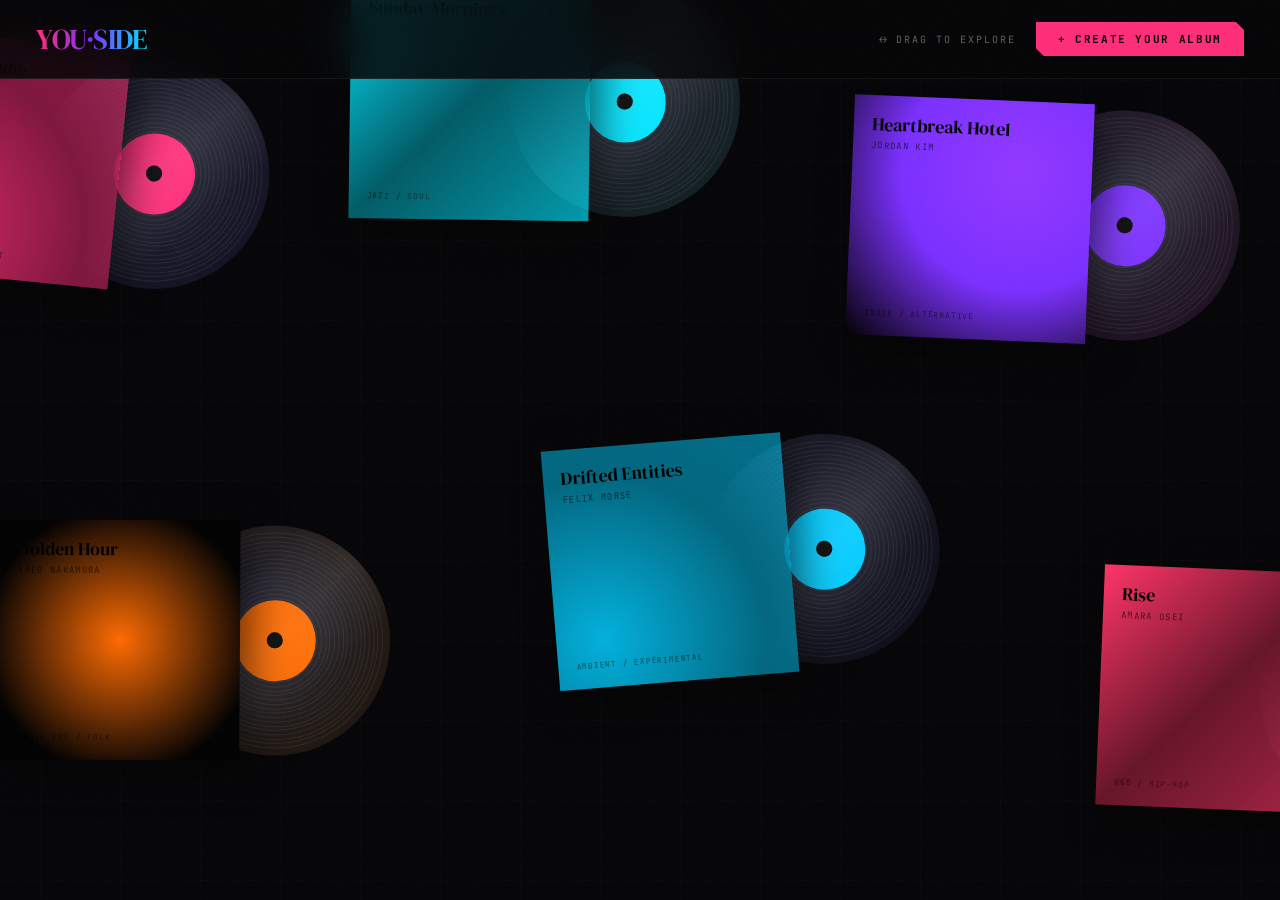
==== index.html @ 44d036dc "Create index.html" ====
<!DOCTYPE html>
<html lang="en">
<head>
<meta charset="UTF-8">
<meta name="viewport" content="width=device-width, initial-scale=1.0">
<title>YOU-SIDE — Musical Identity</title>
<style>
  @import url('https://fonts.googleapis.com/css2?family=Space+Grotesk:wght@300;400;500;600;700&family=DM+Serif+Display:ital@0;1&family=JetBrains+Mono:wght@300;400;700&display=swap');

  :root {
    --bg: #050507;
    --text: #f0ece4;
    --text-dim: rgba(240,236,228,0.4);
    --accent1: #ff2d78;
    --accent2: #7b2fff;
    --accent3: #00e5ff;
    --accent4: #ffcc00;
    --grain: url("data:image/svg+xml,%3Csvg xmlns='http://www.w3.org/2000/svg' width='300' height='300'%3E%3Cfilter id='noise'%3E%3CfeTurbulence type='fractalNoise' baseFrequency='0.85' numOctaves='4' stitchTiles='stitch'/%3E%3CfeColorMatrix type='saturate' values='0'/%3E%3C/filter%3E%3Crect width='300' height='300' filter='url(%23noise)' opacity='0.08'/%3E%3C/svg%3E");
  }

  * { margin: 0; padding: 0; box-sizing: border-box; }

  body {
    font-family: 'Space Grotesk', sans-serif;
    background: var(--bg);
    color: var(--text);
    overflow: hidden;
    width: 100vw;
    height: 100vh;
    cursor: crosshair;
    user-select: none;
  }

  /* GRAIN OVERLAY */
  body::after {
    content: '';
    position: fixed;
    inset: 0;
    background-image: var(--grain);
    pointer-events: none;
    z-index: 9999;
    opacity: 0.4;
  }

  /* HEADER */
  #header {
    position: fixed;
    top: 0; left: 0; right: 0;
    z-index: 100;
    padding: 20px 36px;
    display: flex;
    align-items: center;
    justify-content: space-between;
    border-bottom: 1px solid rgba(255,255,255,0.06);
    background: rgba(5,5,7,0.85);
    backdrop-filter: blur(20px);
  }

  .logo {
    font-family: 'DM Serif Display', serif;
    font-size: 28px;
    letter-spacing: -0.5px;
    background: linear-gradient(90deg, var(--accent1), var(--accent2), var(--accent3));
    -webkit-background-clip: text;
    -webkit-text-fill-color: transparent;
  }

  .header-right {
    display: flex;
    align-items: center;
    gap: 20px;
  }

  .nav-hint {
    font-family: 'JetBrains Mono', monospace;
    font-size: 10px;
    letter-spacing: 0.2em;
    color: var(--text-dim);
    text-transform: uppercase;
  }

  #add-btn {
    font-family: 'JetBrains Mono', monospace;
    font-size: 11px;
    letter-spacing: 0.15em;
    text-transform: uppercase;
    background: var(--accent1);
    color: #000;
    border: none;
    padding: 10px 22px;
    cursor: pointer;
    transition: all 0.2s;
    font-weight: 700;
    clip-path: polygon(0 0, calc(100% - 8px) 0, 100% 8px, 100% 100%, 8px 100%, 0 calc(100% - 8px));
  }
  #add-btn:hover { background: var(--text); transform: translateY(-1px); }

  /* CANVAS */
  #canvas-wrapper {
    position: fixed;
    inset: 0;
    overflow: hidden;
    cursor: grab;
  }
  #canvas-wrapper.dragging { cursor: grabbing; }

  #canvas {
    position: absolute;
    width: 4500px;
    height: 3500px;
    top: 0; left: 0;
    will-change: transform;
    transition: transform 0.05s linear;
  }

  /* Background grid pattern */
  #canvas::before {
    content: '';
    position: absolute;
    inset: 0;
    background-image: 
      linear-gradient(rgba(255,255,255,0.015) 1px, transparent 1px),
      linear-gradient(90deg, rgba(255,255,255,0.015) 1px, transparent 1px);
    background-size: 80px 80px;
  }

  /* VINYL ITEM */
  .vinyl-item {
    position: absolute;
    width: 280px;
    cursor: pointer;
    transition: transform 0.3s cubic-bezier(0.34,1.56,0.64,1), filter 0.3s;
    transform-origin: center center;
  }
  .vinyl-item:hover { z-index: 50 !important; filter: drop-shadow(0 0 30px rgba(255,45,120,0.4)); }
  .vinyl-item:hover .vinyl-record { transform: translateX(60px) rotate(12deg); }
  .vinyl-item:hover .album-cover { transform: translateX(-8px) translateY(-4px); box-shadow: 20px 20px 60px rgba(0,0,0,0.8); }

  .album-cover {
    width: 240px;
    height: 240px;
    position: relative;
    z-index: 2;
    transition: all 0.4s cubic-bezier(0.34,1.56,0.64,1);
    box-shadow: 10px 10px 40px rgba(0,0,0,0.6);
  }

  .cover-inner {
    width: 100%;
    height: 100%;
    display: flex;
    flex-direction: column;
    justify-content: space-between;
    padding: 18px;
    overflow: hidden;
    position: relative;
  }

  .cover-title {
    font-family: 'DM Serif Display', serif;
    font-size: 18px;
    line-height: 1.2;
    color: #000;
    position: relative;
    z-index: 1;
  }

  .cover-creator {
    font-family: 'JetBrains Mono', monospace;
    font-size: 9px;
    letter-spacing: 0.15em;
    text-transform: uppercase;
    color: rgba(0,0,0,0.6);
    position: relative;
    z-index: 1;
  }

  .cover-genre {
    font-family: 'JetBrains Mono', monospace;
    font-size: 8px;
    letter-spacing: 0.1em;
    text-transform: uppercase;
    color: rgba(0,0,0,0.5);
    position: relative;
    z-index: 1;
  }

  .cover-decoration {
    position: absolute;
    inset: 0;
    pointer-events: none;
  }

  /* Vinyl record behind */
  .vinyl-record {
    position: absolute;
    width: 230px;
    height: 230px;
    border-radius: 50%;
    top: 5px;
    left: 160px;
    z-index: 1;
    transition: all 0.4s cubic-bezier(0.34,1.56,0.64,1);
    overflow: hidden;
  }

  .vinyl-grooves {
    width: 100%;
    height: 100%;
    border-radius: 50%;
    position: relative;
  }

  .groove-ring {
    position: absolute;
    border-radius: 50%;
    border: 0.5px solid rgba(255,255,255,0.07);
    top: 50%; left: 50%;
    transform: translate(-50%, -50%);
  }

  .vinyl-label {
    position: absolute;
    top: 50%; left: 50%;
    transform: translate(-50%, -50%);
    width: 35%;
    height: 35%;
    border-radius: 50%;
    display: flex;
    align-items: center;
    justify-content: center;
  }

  .vinyl-hole {
    width: 20%;
    height: 20%;
    border-radius: 50%;
    background: #000;
    box-shadow: inset 0 0 8px rgba(0,0,0,0.9);
  }

  .vinyl-shine {
    position: absolute;
    inset: 0;
    border-radius: 50%;
    background: linear-gradient(135deg, transparent 30%, rgba(255,255,255,0.08) 50%, transparent 70%);
    pointer-events: none;
  }

  /* MODAL OVERLAY */
  #modal-overlay {
    position: fixed;
    inset: 0;
    background: rgba(0,0,0,0.95);
    z-index: 200;
    display: none;
    align-items: center;
    justify-content: center;
    backdrop-filter: blur(20px);
  }
  #modal-overlay.open { display: flex; }

  #modal {
    position: relative;
    width: 90vw;
    max-width: 900px;
    max-height: 90vh;
    overflow-y: auto;
    background: #0c0c10;
    border: 1px solid rgba(255,255,255,0.08);
    padding: 0;
    animation: modalIn 0.4s cubic-bezier(0.34,1.56,0.64,1) forwards;
    scrollbar-width: thin;
    scrollbar-color: rgba(255,255,255,0.1) transparent;
  }

  @keyframes modalIn {
    from { opacity: 0; transform: scale(0.92) translateY(20px); }
    to { opacity: 1; transform: scale(1) translateY(0); }
  }

  .modal-close {
    position: absolute;
    top: 20px; right: 20px;
    background: none;
    border: 1px solid rgba(255,255,255,0.15);
    color: var(--text-dim);
    cursor: pointer;
    width: 36px; height: 36px;
    display: flex; align-items: center; justify-content: center;
    font-size: 18px;
    transition: all 0.2s;
    z-index: 10;
  }
  .modal-close:hover { border-color: var(--accent1); color: var(--accent1); }

  .modal-hero {
    display: flex;
    gap: 0;
    min-height: 320px;
    position: relative;
    overflow: hidden;
  }

  .modal-vinyl-section {
    width: 300px;
    min-width: 300px;
    display: flex;
    align-items: center;
    justify-content: center;
    padding: 40px;
    position: relative;
  }

  .modal-vinyl {
    width: 200px;
    height: 200px;
    border-radius: 50%;
    position: relative;
    animation: spin 12s linear infinite;
  }

  @keyframes spin { from { transform: rotate(0deg); } to { transform: rotate(360deg); } }

  .modal-vinyl-grooves {
    width: 100%;
    height: 100%;
    border-radius: 50%;
    position: relative;
  }

  .modal-vinyl-label {
    position: absolute;
    top: 50%; left: 50%;
    transform: translate(-50%, -50%);
    width: 38%;
    height: 38%;
    border-radius: 50%;
    display: flex;
    align-items: center;
    justify-content: center;
  }

  .modal-vinyl-hole {
    width: 18%;
    height: 18%;
    border-radius: 50%;
    background: #0c0c10;
  }

  .modal-info {
    flex: 1;
    padding: 40px 40px 40px 20px;
    display: flex;
    flex-direction: column;
    justify-content: center;
  }

  .modal-tag {
    font-family: 'JetBrains Mono', monospace;
    font-size: 9px;
    letter-spacing: 0.3em;
    text-transform: uppercase;
    color: var(--text-dim);
    margin-bottom: 12px;
  }

  .modal-title {
    font-family: 'DM Serif Display', serif;
    font-size: 42px;
    line-height: 1.1;
    margin-bottom: 8px;
  }

  .modal-creator {
    font-family: 'JetBrains Mono', monospace;
    font-size: 11px;
    letter-spacing: 0.2em;
    text-transform: uppercase;
    color: var(--text-dim);
    margin-bottom: 20px;
  }

  .modal-genre-pill {
    display: inline-block;
    padding: 4px 12px;
    font-family: 'JetBrains Mono', monospace;
    font-size: 9px;
    letter-spacing: 0.15em;
    text-transform: uppercase;
    border: 1px solid rgba(255,255,255,0.15);
    margin-bottom: 20px;
  }

  .modal-note {
    font-size: 14px;
    line-height: 1.7;
    color: rgba(240,236,228,0.75);
    max-width: 400px;
  }

  /* ANALYSIS SECTION */
  .analysis-section {
    padding: 40px;
    border-top: 1px solid rgba(255,255,255,0.06);
  }

  .section-label {
    font-family: 'JetBrains Mono', monospace;
    font-size: 9px;
    letter-spacing: 0.3em;
    text-transform: uppercase;
    color: var(--text-dim);
    margin-bottom: 20px;
    display: flex;
    align-items: center;
    gap: 12px;
  }
  .section-label::after {
    content: '';
    flex: 1;
    height: 1px;
    background: rgba(255,255,255,0.06);
  }

  .personality-card {
    display: grid;
    grid-template-columns: 1fr 1fr;
    gap: 16px;
    margin-bottom: 24px;
  }

  .personality-trait {
    padding: 20px;
    border: 1px solid rgba(255,255,255,0.06);
    position: relative;
    overflow: hidden;
  }

  .trait-name {
    font-family: 'JetBrains Mono', monospace;
    font-size: 9px;
    letter-spacing: 0.2em;
    text-transform: uppercase;
    color: var(--text-dim);
    margin-bottom: 8px;
  }

  .trait-value {
    font-family: 'DM Serif Display', serif;
    font-size: 20px;
    margin-bottom: 6px;
  }

  .trait-bar {
    height: 2px;
    background: rgba(255,255,255,0.08);
    position: relative;
    overflow: hidden;
  }

  .trait-fill {
    position: absolute;
    top: 0; left: 0; height: 100%;
    transition: width 1s ease;
  }

  .trait-glow {
    position: absolute;
    top: 0; left: 0;
    width: 100%; height: 100%;
    opacity: 0.05;
    pointer-events: none;
  }

  /* TRACKLIST */
  .tracklist {
    margin-bottom: 24px;
  }

  .track-row {
    display: flex;
    align-items: center;
    gap: 16px;
    padding: 14px 0;
    border-bottom: 1px solid rgba(255,255,255,0.04);
    transition: background 0.2s;
  }

  .track-num {
    font-family: 'JetBrains Mono', monospace;
    font-size: 10px;
    color: var(--text-dim);
    width: 24px;
    text-align: right;
    flex-shrink: 0;
  }

  .track-info { flex: 1; }

  .track-title {
    font-size: 14px;
    font-weight: 500;
    margin-bottom: 2px;
  }

  .track-artist {
    font-family: 'JetBrains Mono', monospace;
    font-size: 10px;
    color: var(--text-dim);
  }

  .track-duration {
    font-family: 'JetBrains Mono', monospace;
    font-size: 10px;
    color: var(--text-dim);
  }

  /* ANALYSIS TEXT */
  .analysis-text {
    font-size: 14px;
    line-height: 1.8;
    color: rgba(240,236,228,0.75);
    padding: 24px;
    border: 1px solid rgba(255,255,255,0.06);
    position: relative;
    background: rgba(255,255,255,0.015);
  }

  .analysis-loading {
    display: flex;
    align-items: center;
    gap: 8px;
    font-family: 'JetBrains Mono', monospace;
    font-size: 10px;
    color: var(--text-dim);
    letter-spacing: 0.2em;
    text-transform: uppercase;
  }

  .dot-pulse {
    display: flex;
    gap: 4px;
  }

  .dot-pulse span {
    width: 4px; height: 4px;
    border-radius: 50%;
    background: var(--accent1);
    animation: pulse 1.4s ease-in-out infinite;
  }
  .dot-pulse span:nth-child(2) { animation-delay: 0.2s; }
  .dot-pulse span:nth-child(3) { animation-delay: 0.4s; }

  @keyframes pulse {
    0%, 100% { opacity: 0.3; transform: scale(0.8); }
    50% { opacity: 1; transform: scale(1); }
  }

  /* ADD MODAL */
  #add-modal {
    position: fixed;
    inset: 0;
    background: rgba(0,0,0,0.95);
    z-index: 300;
    display: none;
    align-items: center;
    justify-content: center;
    backdrop-filter: blur(20px);
  }
  #add-modal.open { display: flex; }

  #add-modal-inner {
    width: 90vw;
    max-width: 640px;
    max-height: 90vh;
    overflow-y: auto;
    background: #0c0c10;
    border: 1px solid rgba(255,255,255,0.08);
    padding: 48px;
    animation: modalIn 0.4s cubic-bezier(0.34,1.56,0.64,1) forwards;
    scrollbar-width: thin;
    scrollbar-color: rgba(255,255,255,0.1) transparent;
  }

  .form-heading {
    font-family: 'DM Serif Display', serif;
    font-size: 36px;
    margin-bottom: 6px;
  }

  .form-sub {
    font-family: 'JetBrains Mono', monospace;
    font-size: 10px;
    letter-spacing: 0.2em;
    text-transform: uppercase;
    color: var(--text-dim);
    margin-bottom: 36px;
  }

  .form-group { margin-bottom: 20px; }

  .form-label {
    display: block;
    font-family: 'JetBrains Mono', monospace;
    font-size: 9px;
    letter-spacing: 0.2em;
    text-transform: uppercase;
    color: var(--text-dim);
    margin-bottom: 8px;
  }

  .form-input, .form-textarea {
    width: 100%;
    background: rgba(255,255,255,0.03);
    border: 1px solid rgba(255,255,255,0.08);
    color: var(--text);
    padding: 12px 16px;
    font-family: 'Space Grotesk', sans-serif;
    font-size: 14px;
    outline: none;
    transition: border-color 0.2s;
    resize: none;
  }

  .form-input:focus, .form-textarea:focus {
    border-color: rgba(255,255,255,0.25);
  }

  .color-picker {
    display: flex;
    gap: 10px;
    flex-wrap: wrap;
  }

  .color-dot {
    width: 36px; height: 36px;
    border-radius: 50%;
    cursor: pointer;
    border: 2px solid transparent;
    transition: all 0.2s;
  }
  .color-dot.active { border-color: var(--text); transform: scale(1.15); }

  /* TRACKS FORM */
  .track-inputs { margin-bottom: 8px; }

  .track-input-row {
    display: flex;
    gap: 8px;
    margin-bottom: 8px;
    align-items: center;
  }

  .track-input-num {
    font-family: 'JetBrains Mono', monospace;
    font-size: 10px;
    color: var(--text-dim);
    width: 20px;
    flex-shrink: 0;
  }

  .track-input-title {
    flex: 2;
  }
  .track-input-artist {
    flex: 1.5;
  }
  .track-input-duration {
    width: 60px;
    font-family: 'JetBrains Mono', monospace;
    font-size: 12px;
  }

  .track-remove {
    background: none;
    border: none;
    color: var(--text-dim);
    cursor: pointer;
    font-size: 16px;
    line-height: 1;
    padding: 4px;
    transition: color 0.2s;
  }
  .track-remove:hover { color: var(--accent1); }

  .add-track-btn {
    background: none;
    border: 1px dashed rgba(255,255,255,0.12);
    color: var(--text-dim);
    padding: 10px 16px;
    cursor: pointer;
    font-family: 'JetBrains Mono', monospace;
    font-size: 10px;
    letter-spacing: 0.15em;
    text-transform: uppercase;
    width: 100%;
    transition: all 0.2s;
    margin-top: 4px;
  }
  .add-track-btn:hover { border-color: rgba(255,255,255,0.25); color: var(--text); }

  .submit-btn {
    width: 100%;
    padding: 16px;
    background: var(--accent1);
    color: #000;
    border: none;
    font-family: 'JetBrains Mono', monospace;
    font-size: 11px;
    letter-spacing: 0.2em;
    text-transform: uppercase;
    font-weight: 700;
    cursor: pointer;
    margin-top: 24px;
    transition: all 0.2s;
    clip-path: polygon(0 0, calc(100% - 10px) 0, 100% 10px, 100% 100%, 10px 100%, 0 calc(100% - 10px));
  }
  .submit-btn:hover { background: var(--text); transform: translateY(-1px); }

  .cancel-btn {
    width: 100%;
    padding: 12px;
    background: none;
    border: 1px solid rgba(255,255,255,0.08);
    color: var(--text-dim);
    cursor: pointer;
    font-family: 'JetBrains Mono', monospace;
    font-size: 10px;
    letter-spacing: 0.2em;
    text-transform: uppercase;
    margin-top: 10px;
    transition: all 0.2s;
  }
  .cancel-btn:hover { border-color: rgba(255,255,255,0.25); color: var(--text); }

  /* SCROLL HINT */
  #scroll-hint {
    position: fixed;
    bottom: 30px; left: 50%;
    transform: translateX(-50%);
    z-index: 100;
    font-family: 'JetBrains Mono', monospace;
    font-size: 9px;
    letter-spacing: 0.3em;
    text-transform: uppercase;
    color: var(--text-dim);
    display: flex;
    flex-direction: column;
    align-items: center;
    gap: 8px;
    animation: fadeHint 4s ease-in-out forwards;
    pointer-events: none;
  }

  .hint-arrows {
    display: flex; gap: 4px;
  }

  .hint-arrows span {
    width: 20px; height: 20px;
    border: 1px solid rgba(255,255,255,0.1);
    display: flex; align-items: center; justify-content: center;
    font-size: 10px;
  }

  @keyframes fadeHint {
    0% { opacity: 0; }
    10% { opacity: 1; }
    80% { opacity: 1; }
    100% { opacity: 0; }
  }

  /* Scrollbar */
  ::-webkit-scrollbar { width: 4px; }
  ::-webkit-scrollbar-track { background: transparent; }
  ::-webkit-scrollbar-thumb { background: rgba(255,255,255,0.1); }
</style>
</head>
<body>

<!-- HEADER -->
<header id="header">
  <div class="logo">YOU·SIDE</div>
  <div class="header-right">
    <div class="nav-hint">↔ drag to explore</div>
    <button id="add-btn">+ Create Your Album</button>
  </div>
</header>

<!-- CANVAS -->
<div id="canvas-wrapper">
  <div id="canvas"></div>
</div>

<!-- VIEW ALBUM MODAL -->
<div id="modal-overlay">
  <div id="modal">
    <button class="modal-close" id="modal-close-btn">✕</button>
    <div class="modal-hero" id="modal-hero">
      <div class="modal-vinyl-section" id="modal-vinyl-section">
        <div class="modal-vinyl" id="modal-vinyl">
          <div class="modal-vinyl-grooves" id="modal-vinyl-grooves"></div>
          <div class="modal-vinyl-label" id="modal-vinyl-label">
            <div class="modal-vinyl-hole"></div>
          </div>
          <div class="vinyl-shine"></div>
        </div>
      </div>
      <div class="modal-info">
        <div class="modal-tag">SONIC IDENTITY — PERSONAL ARCHIVE</div>
        <div class="modal-title" id="modal-title"></div>
        <div class="modal-creator" id="modal-creator"></div>
        <div class="modal-genre-pill" id="modal-genre"></div>
        <div class="modal-note" id="modal-note"></div>
      </div>
    </div>

    <div class="analysis-section">
      <div class="section-label">Music Personality Analysis</div>
      <div class="personality-card" id="personality-card"></div>

      <div class="section-label">Tracklist</div>
      <div class="tracklist" id="modal-tracklist"></div>

      <div class="section-label">AI Reading — What Your Music Says About You</div>
      <div class="analysis-text" id="analysis-text">
        <div class="analysis-loading">
          <div class="dot-pulse"><span></span><span></span><span></span></div>
          <span>Analyzing your sonic identity...</span>
        </div>
      </div>
    </div>
  </div>
</div>

<!-- ADD ALBUM MODAL -->
<div id="add-modal">
  <div id="add-modal-inner">
    <button class="modal-close" id="add-modal-close" style="position:absolute;top:20px;right:20px;">✕</button>
    <div class="form-heading">Shape Your<br><em>Sound</em></div>
    <div class="form-sub">Input your songs — get your music personality</div>

    <div class="form-group">
      <label class="form-label">Your Name *</label>
      <input class="form-input" id="f-name" placeholder="e.g. Alex Chen" />
    </div>

    <div class="form-group">
      <label class="form-label">Album Title *</label>
      <input class="form-input" id="f-title" placeholder="e.g. Midnight Radio" />
    </div>

    <div class="form-group">
      <label class="form-label">What does this collection mean to you?</label>
      <textarea class="form-textarea" id="f-note" rows="3" placeholder="Late-night drives, coffee mornings, heartbreak therapy..."></textarea>
    </div>

    <div class="form-group">
      <label class="form-label">Genre (optional)</label>
      <input class="form-input" id="f-genre" placeholder="e.g. Electronic / Ambient" />
    </div>

    <div class="form-group">
      <label class="form-label">Label Color</label>
      <div class="color-picker" id="color-picker"></div>
    </div>

    <div class="form-group">
      <label class="form-label">Songs You're Listening To *</label>
      <div class="track-inputs" id="track-inputs"></div>
      <button class="add-track-btn" id="add-track-btn">+ Add Song</button>
    </div>

    <button class="submit-btn" id="submit-album-btn">Generate My Album →</button>
    <button class="cancel-btn" id="cancel-add-btn">Cancel</button>
  </div>
</div>

<!-- SCROLL HINT -->
<div id="scroll-hint">
  <div class="hint-arrows">
    <span>↑</span><span>↓</span><span>←</span><span>→</span>
  </div>
  <span>Drag to explore all albums</span>
</div>

<script>
// ============================================================
// DATA
// ============================================================

const ACCENT_COLORS = [
  '#ff2d78', '#7b2fff', '#00e5ff', '#ffcc00',
  '#00ff8c', '#ff6b00', '#ff3366', '#00ccff'
];

const VINYL_COLORS = [
  '#1a0a2e', '#0a1a2e', '#1a2e0a', '#2e1a0a',
  '#1a1a1a', '#0d1520', '#200d15', '#150d20'
];

const COVER_PATTERNS = [
  (color) => `radial-gradient(ellipse at 20% 80%, ${color}dd 0%, ${adjustColor(color, 0.5)} 60%, ${color}88 100%)`,
  (color) => `linear-gradient(135deg, ${color} 0%, ${adjustColor(color, 0.4)} 50%, ${color}aa 100%)`,
  (color) => `radial-gradient(circle at 70% 30%, ${adjustColor(color, 1.2)} 0%, ${color} 50%, #000 100%)`,
  (color) => `conic-gradient(from 45deg, ${color}, ${adjustColor(color, 0.6)}, ${color}88, ${adjustColor(color, 1.3)}, ${color})`,
  (color) => `linear-gradient(45deg, #000 0%, ${color} 40%, ${adjustColor(color, 0.8)} 70%, #000 100%)`,
  (color) => `radial-gradient(ellipse at 50% 50%, ${color} 0%, #000 80%)`,
];

function adjustColor(hex, factor) {
  const r = parseInt(hex.slice(1,3),16);
  const g = parseInt(hex.slice(3,5),16);
  const b = parseInt(hex.slice(5,7),16);
  const rr = Math.min(255,Math.floor(r*factor)).toString(16).padStart(2,'0');
  const gg = Math.min(255,Math.floor(g*factor)).toString(16).padStart(2,'0');
  const bb = Math.min(255,Math.floor(b*factor)).toString(16).padStart(2,'0');
  return `#${rr}${gg}${bb}`;
}

// PERSONALITY ANALYSIS ENGINE
const ARCHETYPES = [
  { name: 'The Midnight Wanderer', description: 'You live in the liminal hours, finding beauty where others find emptiness. Music is your map through the unmapped.' },
  { name: 'The Nostalgic Romantic', description: 'You carry the past gently, like a love letter you\'ve memorized. Every song is a room you\'ve lived in before.' },
  { name: 'The Kinetic Dreamer', description: 'Movement is your medium. You process emotion through rhythm — your inner world spins faster than others can see.' },
  { name: 'The Quiet Observer', description: 'You notice everything. Music reveals what words can\'t hold: the texture of light, the weight of silence between sentences.' },
  { name: 'The Cathartic Soul', description: 'You use music as emotional alchemy, transmuting pain into something bearable, even beautiful. You feel everything fully.' },
  { name: 'The Ecstatic Present', description: 'You chase peak moments — that drop, that chorus, that beat that makes time collapse. You know how to disappear into now.' },
  { name: 'The Introspective Pilgrim', description: 'Your playlist is a journal. Each song marks a chapter, a person, a version of yourself you\'re still becoming.' },
  { name: 'The Sonic Architect', description: 'You build worlds with sound. Atmosphere matters more than melody to you — you need music that creates space around you.' },
];

const TRAITS = [
  { key: 'Emotional Depth', values: ['Surface Dweller','Feeling Explorer','Deep Diver','Oceanic'], icon: '◉' },
  { key: 'Energy Profile', values: ['Meditative','Wavelength','Kinetic','Euphoric'], icon: '◈' },
  { key: 'Sonic Texture', values: ['Crystalline','Layered','Dense','Maximal'], icon: '◆' },
  { key: 'Nostalgia Index', values: ['Present Focus','Nostalgic Glow','Time Traveler','Living Archive'], icon: '◇' },
];

function generatePersonality(tracks) {
  const seed = tracks.reduce((acc, t) => acc + t.title.charCodeAt(0) + t.artist.charCodeAt(0), 0);
  const archetype = ARCHETYPES[seed % ARCHETYPES.length];
  const traitValues = TRAITS.map((trait, i) => ({
    ...trait,
    level: ((seed + i * 37) % 4),
    percent: 25 + ((seed + i * 13) % 75)
  }));
  
  const moodWords = ['melancholic', 'euphoric', 'introspective', 'kinetic', 'nostalgic', 'transcendent', 'raw', 'luminous'];
  const mood = moodWords[seed % moodWords.length];
  const mood2 = moodWords[(seed + 3) % moodWords.length];

  const artistNames = tracks.map(t => t.artist).filter(Boolean);
  const artistStr = artistNames.length > 0 
    ? `Drawing from ${artistNames.slice(0,3).join(', ')}${artistNames.length > 3 ? ' and more' : ''}, ` 
    : '';

  const analysis = `${archetype.description}

${artistStr}your selections paint a portrait of someone who gravitates toward the ${mood} and the ${mood2}. There's a coherence here that most listeners don't achieve — a willingness to stay with discomfort long enough to find its beauty.

Your musical instinct suggests high emotional intelligence and a preference for depth over novelty. You likely process experiences through sound — using music as both mirror and escape hatch. The through-line in your selections isn't genre or tempo; it's texture, mood, and a quiet refusal to stay on the surface.

You are the kind of listener artists make music for.`;

  return { archetype, traitValues, analysis };
}

// MOCK ALBUMS DATA
const albums = [
  {
    id: '1', title: 'Midnight Radio', creator: 'Alex Chen',
    albumNote: 'Late-night drives through empty highways. The feeling of being alone but not lonely — when the world is asleep and the radio is your only companion.',
    vinylColor: '#0a0a1a', labelColor: '#ff2d78', genre: 'Electronic / Ambient',
    date: 'Feb 2026', patternIdx: 0,
    tracks: [
      { title: 'Neon Glow', artist: 'Tycho', duration: '4:23' },
      { title: 'Late Night Tales', artist: 'Four Tet', duration: '5:17' },
      { title: 'Aqueous', artist: 'Jon Hopkins', duration: '6:45' },
      { title: 'Radio Silence', artist: 'Kiasmos', duration: '4:56' },
    ]
  },
  {
    id: '2', title: 'Sunday Mornings', creator: 'Maya Rodriguez',
    albumNote: 'Coffee. Sunlight. Quiet. These are the songs that make me feel like I have all the time in the world. This is what peace sounds like to me.',
    vinylColor: '#0a1a1a', labelColor: '#00e5ff', genre: 'Jazz / Soul',
    date: 'Feb 2026', patternIdx: 1,
    tracks: [
      { title: 'Sunday Morning', artist: 'Maroon 5', duration: '4:04' },
      { title: 'Harvest Moon', artist: 'Neil Young', duration: '5:03' },
      { title: 'Easy Like Sunday Morning', artist: 'Lionel Richie', duration: '4:12' },
      { title: 'Sunday Candy', artist: 'Donnie Trumpet', duration: '4:20' },
    ]
  },
  {
    id: '3', title: 'Heartbreak Hotel', creator: 'Jordan Kim',
    albumNote: 'For everyone who ever needed to cry in the car. This isn\'t just sad — it\'s cathartic. It\'s the soundtrack to letting go.',
    vinylColor: '#1a0a1a', labelColor: '#7b2fff', genre: 'Indie / Alternative',
    date: 'Jan 2026', patternIdx: 2,
    tracks: [
      { title: 'Someone Like You', artist: 'Adele', duration: '4:45' },
      { title: 'The Night We Met', artist: 'Lord Huron', duration: '3:28' },
      { title: 'Skinny Love', artist: 'Bon Iver', duration: '3:58' },
      { title: 'Liability', artist: 'Lorde', duration: '2:52' },
    ]
  },
  {
    id: '4', title: 'Dance Floor Therapy', creator: 'Sam Martinez',
    albumNote: 'When words aren\'t enough, we dance. This is my collection of pure, unapologetic joy. Every track has made me forget my problems for at least four minutes.',
    vinylColor: '#1a1a0a', labelColor: '#ffcc00', genre: 'House / Dance',
    date: 'Jan 2026', patternIdx: 3,
    tracks: [
      { title: 'One More Time', artist: 'Daft Punk', duration: '5:20' },
      { title: 'Finally', artist: 'Kings Of Tomorrow', duration: '9:12' },
      { title: 'Losing It', artist: 'Fisher', duration: '7:08' },
      { title: 'Music Sounds Better', artist: 'Stardust', duration: '6:52' },
    ]
  },
  {
    id: '5', title: 'Inherited Dreams', creator: 'Priya Shah',
    albumNote: 'Between two worlds, two languages, two identities. These songs hold space for the complexity of belonging nowhere and everywhere at once.',
    vinylColor: '#0a150a', labelColor: '#00ff8c', genre: 'World / Electronic',
    date: 'Jan 2026', patternIdx: 4,
    tracks: [
      { title: 'Breathe (2 AM)', artist: 'Anna Nalick', duration: '3:41' },
      { title: 'Immigrant Song', artist: 'Led Zeppelin', duration: '2:23' },
      { title: 'Where Is My Mind?', artist: 'Pixies', duration: '3:53' },
      { title: 'Strange', artist: 'Celeste', duration: '3:10' },
    ]
  },
  {
    id: '6', title: 'Golden Hour', creator: 'Theo Nakamura',
    albumNote: 'That specific light at 6pm in summer. The warmth before dark. These songs are that exact feeling, bottled.',
    vinylColor: '#1a0f00', labelColor: '#ff6b00', genre: 'Indie Pop / Folk',
    date: 'Dec 2025', patternIdx: 5,
    tracks: [
      { title: 'Golden Hour', artist: 'JVKE', duration: '3:25' },
      { title: 'Bloom', artist: 'Gracie Abrams', duration: '3:18' },
      { title: 'Ribs', artist: 'Lorde', duration: '3:49' },
      { title: 'Cape Cod Kwassa Kwassa', artist: 'Vampire Weekend', duration: '3:35' },
    ]
  },
  {
    id: '7', title: 'Drifted Entities', creator: 'Felix Morse',
    albumNote: 'Textures, not songs. Atmospheres, not melodies. This is music as architecture — you walk through it, not with it.',
    vinylColor: '#050510', labelColor: '#00ccff', genre: 'Ambient / Experimental',
    date: 'Dec 2025', patternIdx: 0,
    tracks: [
      { title: 'An Ending (Ascent)', artist: 'Brian Eno', duration: '4:18' },
      { title: 'Gemini', artist: 'Floating Points', duration: '11:08' },
      { title: 'Dissolution', artist: 'Rival Consoles', duration: '7:22' },
      { title: 'Motion', artist: 'Nicolas Jaar', duration: '8:05' },
    ]
  },
  {
    id: '8', title: 'Rise', creator: 'Amara Osei',
    albumNote: 'Strength is not the absence of fear. It\'s showing up anyway. Every song here made me move when I didn\'t want to move.',
    vinylColor: '#15050a', labelColor: '#ff3366', genre: 'R&B / Hip-Hop',
    date: 'Nov 2025', patternIdx: 1,
    tracks: [
      { title: 'Alright', artist: 'Kendrick Lamar', duration: '3:39' },
      { title: 'Glory', artist: 'Common', duration: '4:18' },
      { title: 'Higher', artist: 'Beyoncé', duration: '4:22' },
      { title: 'God\'s Plan', artist: 'Drake', duration: '3:19' },
    ]
  },
];

// ============================================================
// CANVAS LOGIC
// ============================================================

const canvasWrapper = document.getElementById('canvas-wrapper');
const canvas = document.getElementById('canvas');

let camX = -200, camY = -80;
let dragging = false, lastMouseX = 0, lastMouseY = 0;
let velX = 0, velY = 0;

function updateCanvas() {
  canvas.style.transform = `translate(${camX}px, ${camY}px)`;
}

canvasWrapper.addEventListener('mousedown', (e) => {
  if (e.target === canvasWrapper || e.target === canvas || e.target.classList.contains('vinyl-item') || e.target.closest('.vinyl-item')) {
    dragging = true;
    lastMouseX = e.clientX;
    lastMouseY = e.clientY;
    canvasWrapper.classList.add('dragging');
    velX = 0; velY = 0;
  }
});

window.addEventListener('mousemove', (e) => {
  if (!dragging) return;
  const dx = e.clientX - lastMouseX;
  const dy = e.clientY - lastMouseY;
  velX = dx; velY = dy;
  camX += dx; camY += dy;
  lastMouseX = e.clientX;
  lastMouseY = e.clientY;
  updateCanvas();
});

window.addEventListener('mouseup', (e) => {
  if (!dragging) return;
  dragging = false;
  canvasWrapper.classList.remove('dragging');
  // Momentum
  let momentum = setInterval(() => {
    velX *= 0.92; velY *= 0.92;
    camX += velX; camY += velY;
    updateCanvas();
    if (Math.abs(velX) < 0.5 && Math.abs(velY) < 0.5) clearInterval(momentum);
  }, 16);
});

// Touch support
canvasWrapper.addEventListener('touchstart', (e) => {
  dragging = true;
  lastMouseX = e.touches[0].clientX;
  lastMouseY = e.touches[0].clientY;
  velX = 0; velY = 0;
}, { passive: true });

canvasWrapper.addEventListener('touchmove', (e) => {
  if (!dragging) return;
  const dx = e.touches[0].clientX - lastMouseX;
  const dy = e.touches[0].clientY - lastMouseY;
  velX = dx; velY = dy;
  camX += dx; camY += dy;
  lastMouseX = e.touches[0].clientX;
  lastMouseY = e.touches[0].clientY;
  updateCanvas();
}, { passive: true });

canvasWrapper.addEventListener('touchend', () => {
  dragging = false;
});

updateCanvas();

// ============================================================
// RENDER ALBUMS
// ============================================================

function makeVinylHTML(album) {
  const pattern = COVER_PATTERNS[album.patternIdx % COVER_PATTERNS.length](album.labelColor);
  const groovesHTML = Array.from({length: 22}, (_, i) => {
    const s = 3 + i * 1.9;
    return `<div class="groove-ring" style="width:${100-s*2}%;height:${100-s*2}%;"></div>`;
  }).join('');

  return `
    <div class="vinyl-item" data-id="${album.id}" style="left:${album._pos.x}px;top:${album._pos.y}px;transform:rotate(${album._rot}deg);z-index:${album._z};">
      <div style="display:flex;align-items:center;position:relative;">
        <div class="album-cover" style="background:${pattern};">
          <div class="cover-inner">
            <div>
              <div class="cover-title">${album.title}</div>
              <div class="cover-creator" style="margin-top:4px;">${album.creator}</div>
            </div>
            <div class="cover-genre">${album.genre || ''}</div>
          </div>
        </div>
        <div class="vinyl-record" style="background:radial-gradient(circle at 40% 40%, #2a2a3a, ${album.vinylColor});">
          <div class="vinyl-grooves">${groovesHTML}</div>
          <div class="vinyl-label" style="background:${album.labelColor};">
            <div class="vinyl-hole"></div>
          </div>
          <div class="vinyl-shine"></div>
        </div>
      </div>
    </div>`;
}

// Position albums in a scattered grid
const positions = [
  {x:80, y:120}, {x:550, y:60}, {x:1050, y:180}, {x:1520, y:80}, {x:2050, y:150},
  {x:200, y:600}, {x:750, y:520}, {x:1300, y:650}, {x:1800, y:550}, {x:2300, y:620},
  {x:60, y:1100}, {x:600, y:1050}, {x:1150, y:1150}, {x:1650, y:1080},
];

albums.forEach((album, i) => {
  const p = positions[i] || { x: 200 + (i%4)*500, y: 200 + Math.floor(i/4)*500 };
  album._pos = { x: p.x, y: p.y };
  album._rot = (Math.random() - 0.5) * 14;
  album._z = Math.floor(Math.random() * 10) + 1;
});

canvas.innerHTML = albums.map(makeVinylHTML).join('');

// ============================================================
// CLICK VINYL → OPEN MODAL
// ============================================================

let clickStartX, clickStartY;

canvas.addEventListener('mousedown', (e) => {
  clickStartX = e.clientX;
  clickStartY = e.clientY;
});

canvas.addEventListener('mouseup', (e) => {
  const dist = Math.hypot(e.clientX - clickStartX, e.clientY - clickStartY);
  if (dist > 6) return; // was a drag
  const item = e.target.closest('.vinyl-item');
  if (!item) return;
  const albumId = item.dataset.id;
  openAlbumModal(albumId);
});

function openAlbumModal(id) {
  const album = albums.find(a => a.id === id);
  if (!album) return;

  const pattern = COVER_PATTERNS[album.patternIdx % COVER_PATTERNS.length](album.labelColor);
  const heroEl = document.getElementById('modal-hero');
  heroEl.style.background = `linear-gradient(135deg, ${album.labelColor}18 0%, transparent 60%)`;
  heroEl.style.borderBottom = `1px solid ${album.labelColor}30`;

  // Vinyl
  const vinylEl = document.getElementById('modal-vinyl');
  const groovesEl = document.getElementById('modal-vinyl-grooves');
  const labelEl = document.getElementById('modal-vinyl-label');
  vinylEl.style.background = `radial-gradient(circle at 40% 40%, #2a2a3a, ${album.vinylColor})`;
  groovesEl.innerHTML = Array.from({length: 18}, (_, i) => {
    const s = 3 + i * 2.2;
    return `<div class="groove-ring" style="width:${100-s*2}%;height:${100-s*2}%;"></div>`;
  }).join('');
  labelEl.style.background = album.labelColor;
  document.getElementById('modal-vinyl-section').style.background = `radial-gradient(circle at 50% 50%, ${album.labelColor}15 0%, transparent 70%)`;

  // Info
  document.getElementById('modal-title').textContent = album.title;
  document.getElementById('modal-title').style.background = `linear-gradient(90deg, ${album.text || '#f0ece4'}, ${album.labelColor})`;
  document.getElementById('modal-title').style.webkitBackgroundClip = 'text';
  document.getElementById('modal-title').style.webkitTextFillColor = 'transparent';
  document.getElementById('modal-creator').textContent = `By ${album.creator} · ${album.date || ''}`;
  document.getElementById('modal-genre').textContent = album.genre || 'Personal Mix';
  document.getElementById('modal-genre').style.borderColor = `${album.labelColor}50`;
  document.getElementById('modal-genre').style.color = album.labelColor;
  document.getElementById('modal-note').textContent = album.albumNote;

  // Tracklist
  const tracklistEl = document.getElementById('modal-tracklist');
  tracklistEl.innerHTML = album.tracks.map((t, i) => `
    <div class="track-row">
      <div class="track-num">${String(i+1).padStart(2,'0')}</div>
      <div class="track-info">
        <div class="track-title">${t.title}</div>
        <div class="track-artist">${t.artist}</div>
      </div>
      <div class="track-duration">${t.duration}</div>
    </div>`).join('');

  // Personality
  const { archetype, traitValues, analysis } = generatePersonality(album.tracks);

  const cardEl = document.getElementById('personality-card');
  cardEl.innerHTML = traitValues.map(t => `
    <div class="personality-trait" style="border-color:${album.labelColor}20;">
      <div class="trait-glow" style="background:${album.labelColor};"></div>
      <div class="trait-name">${t.icon} ${t.key}</div>
      <div class="trait-value" style="color:${album.labelColor};">${t.values[t.level]}</div>
      <div class="trait-bar">
        <div class="trait-fill" style="width:${t.percent}%;background:${album.labelColor};"></div>
      </div>
    </div>`).join('');

  // PERSONALITY TYPE BADGE
  const existingBadge = document.getElementById('archetype-badge');
  if (existingBadge) existingBadge.remove();
  const badge = document.createElement('div');
  badge.id = 'archetype-badge';
  badge.style.cssText = `
    padding: 16px 24px;
    margin-bottom: 20px;
    border: 1px solid ${album.labelColor}40;
    background: ${album.labelColor}10;
    display: flex;
    align-items: center;
    gap: 16px;
  `;
  badge.innerHTML = `
    <div style="font-size:24px;filter:drop-shadow(0 0 8px ${album.labelColor});">◈</div>
    <div>
      <div style="font-family:'JetBrains Mono',monospace;font-size:9px;letter-spacing:0.2em;text-transform:uppercase;color:${album.labelColor};margin-bottom:4px;">Your Archetype</div>
      <div style="font-family:'DM Serif Display',serif;font-size:22px;color:${album.labelColor};">${archetype.name}</div>
    </div>`;
  cardEl.parentNode.insertBefore(badge, cardEl);

  // Analysis text
  const analysisEl = document.getElementById('analysis-text');
  analysisEl.innerHTML = '<div class="analysis-loading"><div class="dot-pulse"><span></span><span></span><span></span></div><span>Analyzing your sonic identity...</span></div>';
  
  setTimeout(() => {
    analysisEl.style.borderColor = `${album.labelColor}30`;
    analysisEl.innerHTML = analysis.split('\n\n').map(p => `<p style="margin-bottom:16px;">${p}</p>`).join('');
  }, 1400);

  document.getElementById('modal-overlay').classList.add('open');
}

document.getElementById('modal-close-btn').addEventListener('click', () => {
  document.getElementById('modal-overlay').classList.remove('open');
});

document.getElementById('modal-overlay').addEventListener('click', (e) => {
  if (e.target === document.getElementById('modal-overlay')) {
    document.getElementById('modal-overlay').classList.remove('open');
  }
});

// ============================================================
// ADD ALBUM FORM
// ============================================================

let selectedColor = '#ff2d78';
let trackCount = 1;

// Render color picker
const colorPicker = document.getElementById('color-picker');
ACCENT_COLORS.forEach(c => {
  const dot = document.createElement('div');
  dot.className = `color-dot${c === selectedColor ? ' active' : ''}`;
  dot.style.background = c;
  dot.addEventListener('click', () => {
    document.querySelectorAll('.color-dot').forEach(d => d.classList.remove('active'));
    dot.classList.add('active');
    selectedColor = c;
  });
  colorPicker.appendChild(dot);
});

// Render initial track input
function addTrackInput() {
  trackCount++;
  const row = document.createElement('div');
  row.className = 'track-input-row';
  row.innerHTML = `
    <div class="track-input-num">${String(trackCount).padStart(2,'0')}</div>
    <input class="form-input track-input-title" placeholder="Song title" style="flex:2;margin:0 4px;" />
    <input class="form-input track-input-artist" placeholder="Artist" style="flex:1.5;margin:0 4px;" />
    <input class="form-input track-input-duration" placeholder="3:45" style="width:60px;margin:0 4px;font-family:'JetBrains Mono',monospace;" />
    <button class="track-remove" onclick="this.closest('.track-input-row').remove()">×</button>`;
  document.getElementById('track-inputs').appendChild(row);
}

// First row
const firstRow = document.createElement('div');
firstRow.className = 'track-input-row';
firstRow.innerHTML = `
  <div class="track-input-num">01</div>
  <input class="form-input track-input-title" placeholder="Song title" style="flex:2;margin:0 4px;" />
  <input class="form-input track-input-artist" placeholder="Artist" style="flex:1.5;margin:0 4px;" />
  <input class="form-input track-input-duration" placeholder="3:45" style="width:60px;margin:0 4px;font-family:'JetBrains Mono',monospace;" />`;
document.getElementById('track-inputs').appendChild(firstRow);

document.getElementById('add-track-btn').addEventListener('click', addTrackInput);

document.getElementById('add-btn').addEventListener('click', () => {
  document.getElementById('add-modal').classList.add('open');
});
document.getElementById('add-modal-close').addEventListener('click', () => {
  document.getElementById('add-modal').classList.remove('open');
});
document.getElementById('cancel-add-btn').addEventListener('click', () => {
  document.getElementById('add-modal').classList.remove('open');
});
document.getElementById('add-modal').addEventListener('click', (e) => {
  if (e.target === document.getElementById('add-modal')) {
    document.getElementById('add-modal').classList.remove('open');
  }
});

document.getElementById('submit-album-btn').addEventListener('click', () => {
  const name = document.getElementById('f-name').value.trim();
  const title = document.getElementById('f-title').value.trim();
  const note = document.getElementById('f-note').value.trim();
  const genre = document.getElementById('f-genre').value.trim();

  if (!name || !title) { alert('Please fill in your name and album title.'); return; }

  const rows = document.querySelectorAll('.track-input-row');
  const tracks = Array.from(rows).map(r => ({
    title: r.querySelector('.track-input-title')?.value.trim() || '',
    artist: r.querySelector('.track-input-artist')?.value.trim() || '',
    duration: r.querySelector('.track-input-duration')?.value.trim() || '—',
  })).filter(t => t.title);

  if (tracks.length === 0) { alert('Add at least one song.'); return; }

  const positions2 = [
    {x:400, y:1400},{x:900, y:1350},{x:1400, y:1500},{x:1950, y:1420},
  ];
  const posIdx = albums.length % positions2.length;

  const newAlbum = {
    id: Date.now().toString(),
    title, creator: name,
    albumNote: note || 'A personal collection.',
    vinylColor: VINYL_COLORS[Math.floor(Math.random()*VINYL_COLORS.length)],
    labelColor: selectedColor,
    genre: genre || 'Personal Mix',
    date: new Date().toLocaleDateString('en-US', {month:'short', year:'numeric'}),
    patternIdx: Math.floor(Math.random() * COVER_PATTERNS.length),
    tracks,
    _pos: positions2[posIdx] || { x: 400 + Math.random()*1500, y: 1400 + Math.random()*500 },
    _rot: (Math.random()-0.5)*14,
    _z: 20,
  };

  albums.push(newAlbum);
  canvas.insertAdjacentHTML('beforeend', makeVinylHTML(newAlbum));

  // Fly camera to new album
  setTimeout(() => {
    camX = -(newAlbum._pos.x - window.innerWidth/2 + 140);
    camY = -(newAlbum._pos.y - window.innerHeight/2 + 140);
    updateCanvas();
  }, 100);

  document.getElementById('add-modal').classList.remove('open');

  // Auto open the new album
  setTimeout(() => openAlbumModal(newAlbum.id), 400);
});

// ESC to close
window.addEventListener('keydown', (e) => {
  if (e.key === 'Escape') {
    document.getElementById('modal-overlay').classList.remove('open');
    document.getElementById('add-modal').classList.remove('open');
  }
});
</script>
</body>
</html>
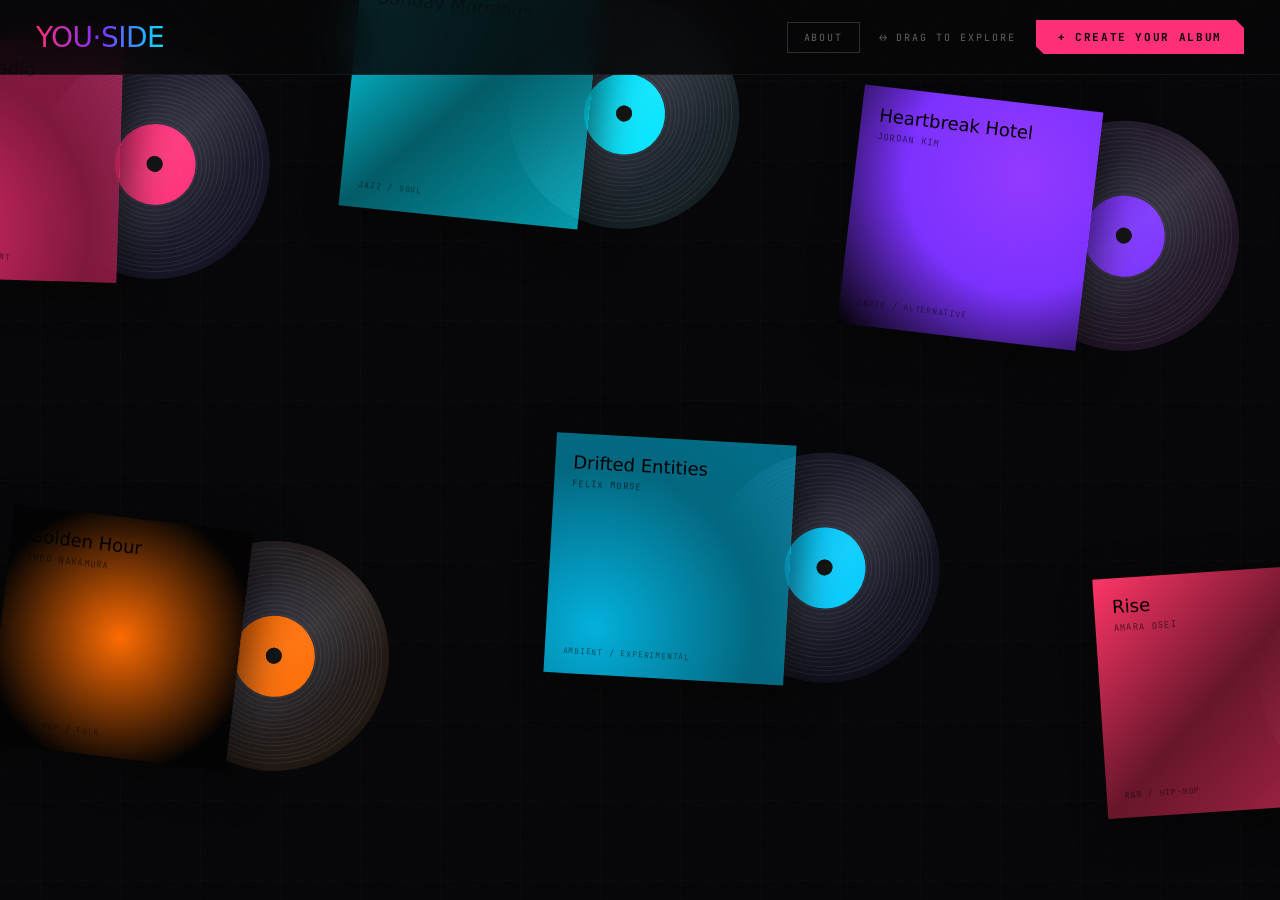
==== commit 7a29c0ff: "Updates" ====
--- a/index.html
+++ b/index.html
@@ -5,7 +5,7 @@
 <meta name="viewport" content="width=device-width, initial-scale=1.0">
 <title>YOU-SIDE — Musical Identity</title>
 <style>
-  @import url('https://fonts.googleapis.com/css2?family=Space+Grotesk:wght@300;400;500;600;700&family=DM+Serif+Display:ital@0;1&family=JetBrains+Mono:wght@300;400;700&display=swap');
+  @import url('https://fonts.googleapis.com/css2?family=Cakra:wght@400;600;700&family=Space+Grotesk:wght@300;400;500;600;700&family=JetBrains+Mono:wght@300;400;700&display=swap');
 
   :root {
     --bg: #050507;
@@ -21,7 +21,7 @@
   * { margin: 0; padding: 0; box-sizing: border-box; }
 
   body {
-    font-family: 'Space Grotesk', sans-serif;
+    font-family: 'Space Grotesk', system-ui, -apple-system, BlinkMacSystemFont, sans-serif;
     background: var(--bg);
     color: var(--text);
     overflow: hidden;
@@ -57,7 +57,7 @@
   }
 
   .logo {
-    font-family: 'DM Serif Display', serif;
+    font-family: 'Cakra', system-ui, -apple-system, BlinkMacSystemFont, sans-serif;
     font-size: 28px;
     letter-spacing: -0.5px;
     background: linear-gradient(90deg, var(--accent1), var(--accent2), var(--accent3));
@@ -157,7 +157,7 @@
   }
 
   .cover-title {
-    font-family: 'DM Serif Display', serif;
+    font-family: 'Cakra', system-ui, -apple-system, BlinkMacSystemFont, sans-serif;
     font-size: 18px;
     line-height: 1.2;
     color: #000;
@@ -366,7 +366,7 @@
   }
 
   .modal-title {
-    font-family: 'DM Serif Display', serif;
+    font-family: 'Cakra', system-ui, -apple-system, BlinkMacSystemFont, sans-serif;
     font-size: 42px;
     line-height: 1.1;
     margin-bottom: 8px;
@@ -447,7 +447,7 @@
   }
 
   .trait-value {
-    font-family: 'DM Serif Display', serif;
+    font-family: 'Cakra', system-ui, -apple-system, BlinkMacSystemFont, sans-serif;
     font-size: 20px;
     margin-bottom: 6px;
   }
@@ -584,7 +584,7 @@
   }
 
   .form-heading {
-    font-family: 'DM Serif Display', serif;
+    font-family: 'Cakra', system-ui, -apple-system, BlinkMacSystemFont, sans-serif;
     font-size: 36px;
     margin-bottom: 6px;
   }
@@ -596,6 +596,102 @@
     text-transform: uppercase;
     color: var(--text-dim);
     margin-bottom: 36px;
+  }
+
+  /* ABOUT MODAL */
+  #about-modal {
+    position: fixed;
+    inset: 0;
+    background: rgba(0,0,0,0.95);
+    z-index: 250;
+    display: none;
+    align-items: center;
+    justify-content: center;
+    backdrop-filter: blur(20px);
+  }
+  #about-modal.open { display: flex; }
+
+  #about-modal-inner {
+    width: 90vw;
+    max-width: 720px;
+    max-height: 80vh;
+    padding: 40px 40px 32px;
+    background: #050508;
+    border: 1px solid rgba(255,255,255,0.1);
+    box-shadow: 0 40px 120px rgba(0,0,0,0.8);
+    overflow-y: auto;
+    scrollbar-width: thin;
+    scrollbar-color: rgba(255,255,255,0.1) transparent;
+    animation: modalIn 0.4s cubic-bezier(0.34,1.56,0.64,1) forwards;
+  }
+
+  .about-heading {
+    font-family: 'Cakra', system-ui, -apple-system, BlinkMacSystemFont, sans-serif;
+    font-size: 30px;
+    letter-spacing: 0.06em;
+    text-transform: uppercase;
+    margin-bottom: 12px;
+  }
+
+  .about-tagline {
+    font-family: 'JetBrains Mono', monospace;
+    font-size: 10px;
+    letter-spacing: 0.25em;
+    text-transform: uppercase;
+    color: var(--text-dim);
+    margin-bottom: 24px;
+  }
+
+  .about-body {
+    font-size: 14px;
+    line-height: 1.8;
+    color: rgba(240,236,228,0.8);
+    max-width: 640px;
+  }
+
+  .about-body p + p {
+    margin-top: 14px;
+  }
+
+  .about-close {
+    position: absolute;
+    top: 20px;
+    right: 24px;
+    background: none;
+    border: 1px solid rgba(255,255,255,0.18);
+    color: var(--text-dim);
+    cursor: pointer;
+    width: 32px;
+    height: 32px;
+    display: flex;
+    align-items: center;
+    justify-content: center;
+    font-size: 16px;
+    transition: all 0.2s;
+  }
+
+  .about-close:hover {
+    border-color: var(--accent1);
+    color: var(--accent1);
+  }
+
+  .about-link {
+    font-family: 'JetBrains Mono', monospace;
+    font-size: 10px;
+    letter-spacing: 0.18em;
+    text-transform: uppercase;
+    background: none;
+    border: 1px solid rgba(255,255,255,0.16);
+    color: var(--text-dim);
+    padding: 8px 16px;
+    cursor: pointer;
+    transition: all 0.2s;
+  }
+
+  .about-link:hover {
+    border-color: var(--accent1);
+    color: var(--text);
+    background: rgba(255,255,255,0.04);
   }
 
   .form-group { margin-bottom: 20px; }
@@ -737,8 +833,8 @@
   /* SCROLL HINT */
   #scroll-hint {
     position: fixed;
-    bottom: 30px; left: 50%;
-    transform: translateX(-50%);
+    bottom: 30px;
+    right: 30px;
     z-index: 100;
     font-family: 'JetBrains Mono', monospace;
     font-size: 9px;
@@ -747,7 +843,8 @@
     color: var(--text-dim);
     display: flex;
     flex-direction: column;
-    align-items: center;
+    align-items: flex-end;
+    text-align: right;
     gap: 8px;
     animation: fadeHint 4s ease-in-out forwards;
     pointer-events: none;
@@ -783,6 +880,7 @@
 <header id="header">
   <div class="logo">YOU·SIDE</div>
   <div class="header-right">
+    <button id="about-btn" class="about-link">About</button>
     <div class="nav-hint">↔ drag to explore</div>
     <button id="add-btn">+ Create Your Album</button>
   </div>
@@ -883,6 +981,20 @@
     <span>↑</span><span>↓</span><span>←</span><span>→</span>
   </div>
   <span>Drag to explore all albums</span>
+</div>
+
+<!-- ABOUT MODAL -->
+<div id="about-modal">
+  <div id="about-modal-inner">
+    <button class="about-close" id="about-modal-close">✕</button>
+    <div class="about-heading">About YOU·SIDE</div>
+    <div class="about-tagline">Music says everything words can't</div>
+    <div class="about-body">
+      <p>Music says everything words can't. The songs you keep on repeat, the albums that defined your summers, the tracks you play at 2am — they're not just sounds, they're a mirror.</p>
+      <p>Our platform takes the music you love and transforms it into something deeply personal: a curated album crafted just for you, alongside a personality analysis that uncovers what your listening habits reveal about who you are.</p>
+      <p>Whether you're drawn to melancholic indie ballads or high-energy anthems, every song you input becomes a data point in a bigger story — your story. Discover the soundtrack of your soul, and maybe learn a little something about yourself along the way.</p>
+    </div>
+  </div>
 </div>
 
 <script>
@@ -1375,6 +1487,19 @@
   }
 });
 
+// About modal
+document.getElementById('about-btn').addEventListener('click', () => {
+  document.getElementById('about-modal').classList.add('open');
+});
+document.getElementById('about-modal-close').addEventListener('click', () => {
+  document.getElementById('about-modal').classList.remove('open');
+});
+document.getElementById('about-modal').addEventListener('click', (e) => {
+  if (e.target === document.getElementById('about-modal')) {
+    document.getElementById('about-modal').classList.remove('open');
+  }
+});
+
 document.getElementById('submit-album-btn').addEventListener('click', () => {
   const name = document.getElementById('f-name').value.trim();
   const title = document.getElementById('f-title').value.trim();
@@ -1433,6 +1558,7 @@
   if (e.key === 'Escape') {
     document.getElementById('modal-overlay').classList.remove('open');
     document.getElementById('add-modal').classList.remove('open');
+    document.getElementById('about-modal').classList.remove('open');
   }
 });
 </script>
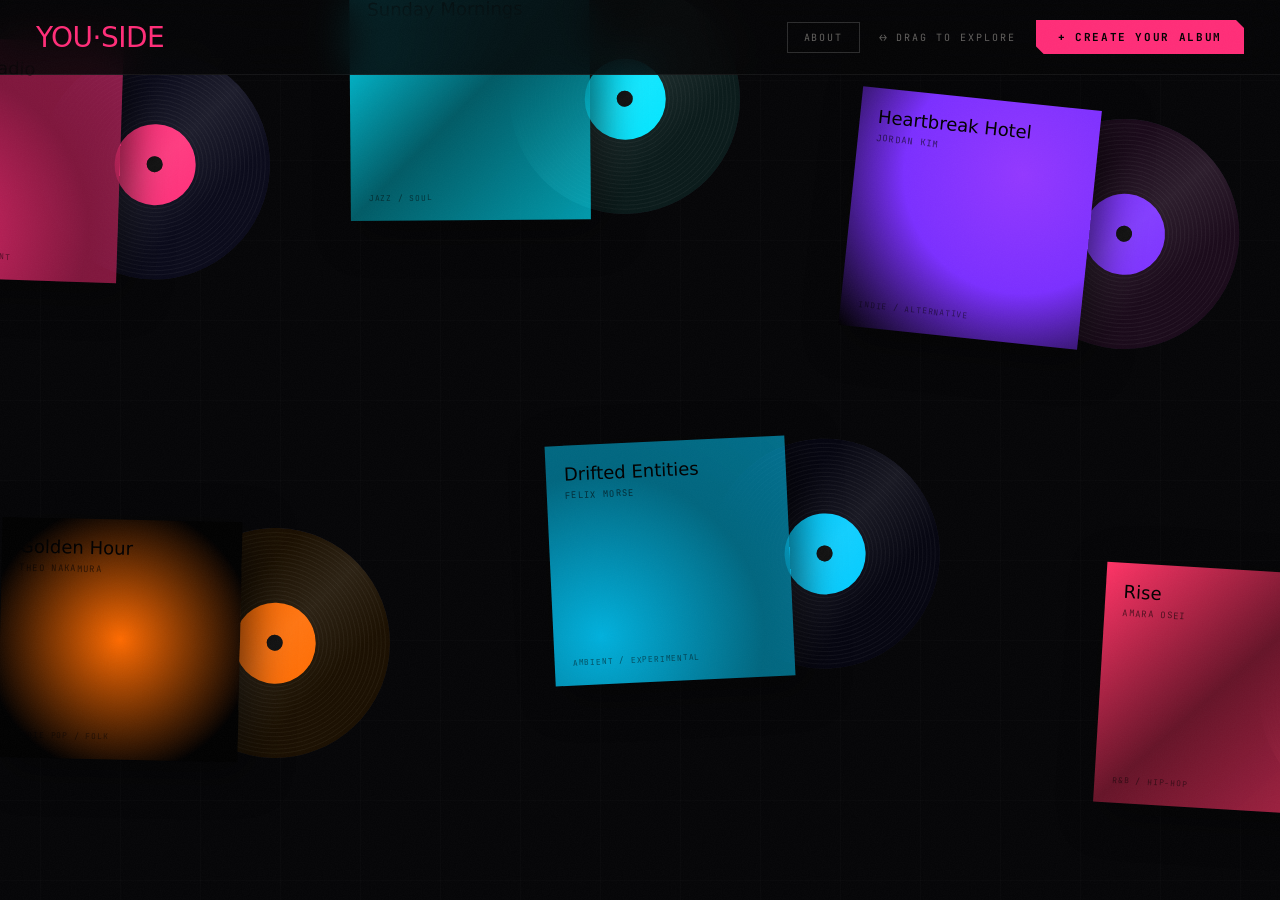
==== commit d141f666: "Updates" ====
--- a/index.html
+++ b/index.html
@@ -60,9 +60,8 @@
     font-family: 'Cakra', system-ui, -apple-system, BlinkMacSystemFont, sans-serif;
     font-size: 28px;
     letter-spacing: -0.5px;
-    background: linear-gradient(90deg, var(--accent1), var(--accent2), var(--accent3));
-    -webkit-background-clip: text;
-    -webkit-text-fill-color: transparent;
+    color: var(--accent1);
+    -webkit-text-fill-color: var(--accent1);
   }
 
   .header-right {
@@ -1179,6 +1178,35 @@
   },
 ];
 
+const DEFAULT_ALBUM_IDS = new Set(albums.map(a => String(a.id)));
+const USER_ALBUMS_STORAGE_KEY = 'you-side:user-albums:v1';
+
+function loadUserAlbums() {
+  try {
+    const raw = localStorage.getItem(USER_ALBUMS_STORAGE_KEY);
+    if (!raw) return;
+    const parsed = JSON.parse(raw);
+    if (!Array.isArray(parsed)) return;
+    parsed.forEach(a => {
+      if (!a || !a.id || !a.title) return;
+      albums.push(a);
+    });
+  } catch (e) {
+    console.error('Failed to load user albums', e);
+  }
+}
+
+function saveUserAlbums() {
+  try {
+    const userAlbums = albums.filter(a => !DEFAULT_ALBUM_IDS.has(String(a.id)));
+    localStorage.setItem(USER_ALBUMS_STORAGE_KEY, JSON.stringify(userAlbums));
+  } catch (e) {
+    console.error('Failed to save user albums', e);
+  }
+}
+
+loadUserAlbums();
+
 // ============================================================
 // CANVAS LOGIC
 // ============================================================
@@ -1257,12 +1285,17 @@
 // RENDER ALBUMS
 // ============================================================
 
+function createVinylGroovesSVG(color, bgColor) {
+  const grooves = Array.from({length: 22}, (_, i) => {
+    const r = 48 - i * 1.8;
+    return `<circle cx="50" cy="50" r="${r}" fill="none" stroke="rgba(255,255,255,0.05)" stroke-width="0.4"/>`;
+  }).join('');
+  return `data:image/svg+xml,<svg xmlns='http://www.w3.org/2000/svg' viewBox='0 0 100 100'><circle cx='50' cy='50' r='50' fill='${encodeURIComponent(bgColor)}'/>${encodeURIComponent(grooves)}</svg>`;
+}
+
 function makeVinylHTML(album) {
   const pattern = COVER_PATTERNS[album.patternIdx % COVER_PATTERNS.length](album.labelColor);
-  const groovesHTML = Array.from({length: 22}, (_, i) => {
-    const s = 3 + i * 1.9;
-    return `<div class="groove-ring" style="width:${100-s*2}%;height:${100-s*2}%;"></div>`;
-  }).join('');
+  const groovesSrc = createVinylGroovesSVG('#ffffff', album.vinylColor);
 
   return `
     <div class="vinyl-item" data-id="${album.id}" style="left:${album._pos.x}px;top:${album._pos.y}px;transform:rotate(${album._rot}deg);z-index:${album._z};">
@@ -1277,7 +1310,9 @@
           </div>
         </div>
         <div class="vinyl-record" style="background:radial-gradient(circle at 40% 40%, #2a2a3a, ${album.vinylColor});">
-          <div class="vinyl-grooves">${groovesHTML}</div>
+          <div class="vinyl-grooves">
+            <img src="${groovesSrc}" alt="" style="width:100%;height:100%;border-radius:50%;display:block;" />
+          </div>
           <div class="vinyl-label" style="background:${album.labelColor};">
             <div class="vinyl-hole"></div>
           </div>
@@ -1295,10 +1330,16 @@
 ];
 
 albums.forEach((album, i) => {
-  const p = positions[i] || { x: 200 + (i%4)*500, y: 200 + Math.floor(i/4)*500 };
-  album._pos = { x: p.x, y: p.y };
-  album._rot = (Math.random() - 0.5) * 14;
-  album._z = Math.floor(Math.random() * 10) + 1;
+  if (!album._pos) {
+    const p = positions[i] || { x: 200 + (i%4)*500, y: 200 + Math.floor(i/4)*500 };
+    album._pos = { x: p.x, y: p.y };
+  }
+  if (album._rot == null) {
+    album._rot = (Math.random() - 0.5) * 14;
+  }
+  if (album._z == null) {
+    album._z = Math.floor(Math.random() * 10) + 1;
+  }
 });
 
 canvas.innerHTML = albums.map(makeVinylHTML).join('');
@@ -1337,10 +1378,8 @@
   const groovesEl = document.getElementById('modal-vinyl-grooves');
   const labelEl = document.getElementById('modal-vinyl-label');
   vinylEl.style.background = `radial-gradient(circle at 40% 40%, #2a2a3a, ${album.vinylColor})`;
-  groovesEl.innerHTML = Array.from({length: 18}, (_, i) => {
-    const s = 3 + i * 2.2;
-    return `<div class="groove-ring" style="width:${100-s*2}%;height:${100-s*2}%;"></div>`;
-  }).join('');
+  const modalGroovesSrc = createVinylGroovesSVG('#ffffff', album.vinylColor);
+  groovesEl.innerHTML = `<img src="${modalGroovesSrc}" alt="" style="width:100%;height:100%;border-radius:50%;display:block;" />`;
   labelEl.style.background = album.labelColor;
   document.getElementById('modal-vinyl-section').style.background = `radial-gradient(circle at 50% 50%, ${album.labelColor}15 0%, transparent 70%)`;
 
@@ -1539,6 +1578,7 @@
 
   albums.push(newAlbum);
   canvas.insertAdjacentHTML('beforeend', makeVinylHTML(newAlbum));
+  saveUserAlbums();
 
   // Fly camera to new album
   setTimeout(() => {
@@ -1564,4 +1604,3 @@
 </script>
 </body>
 </html>
-
